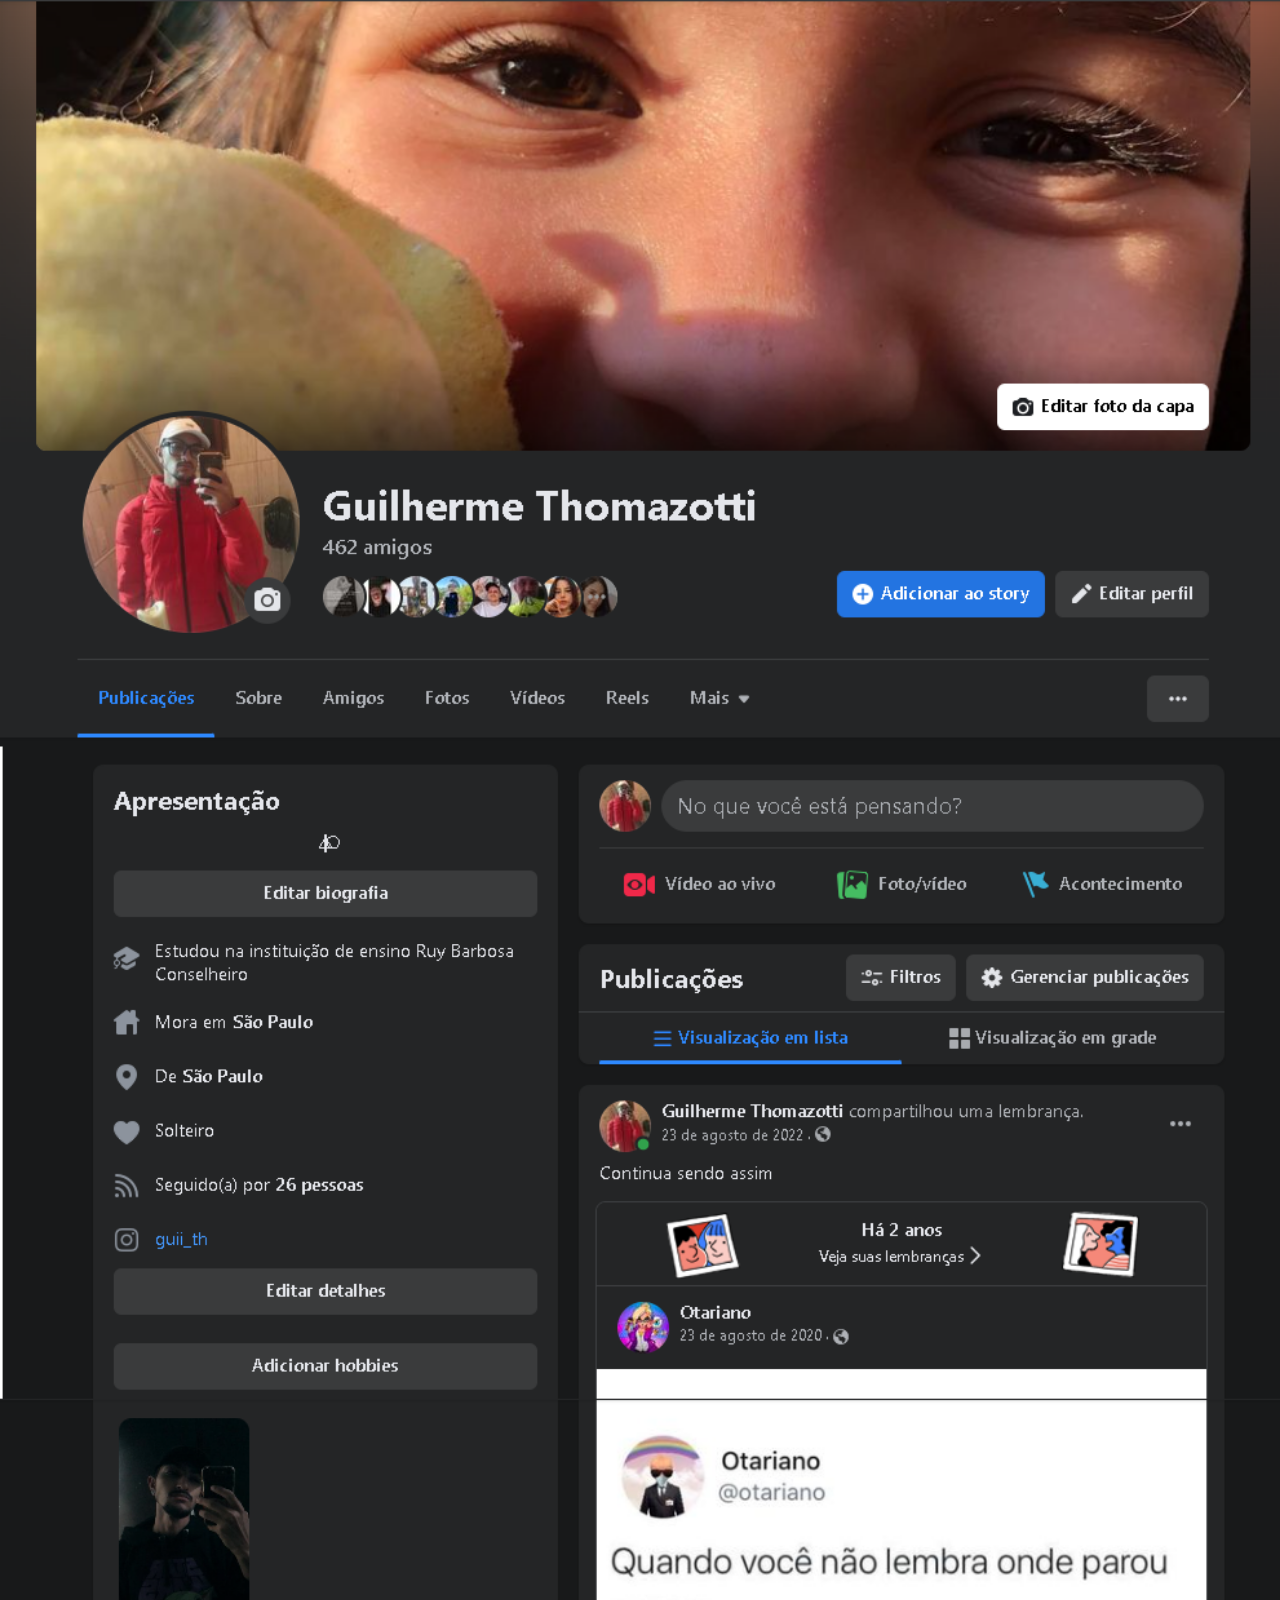
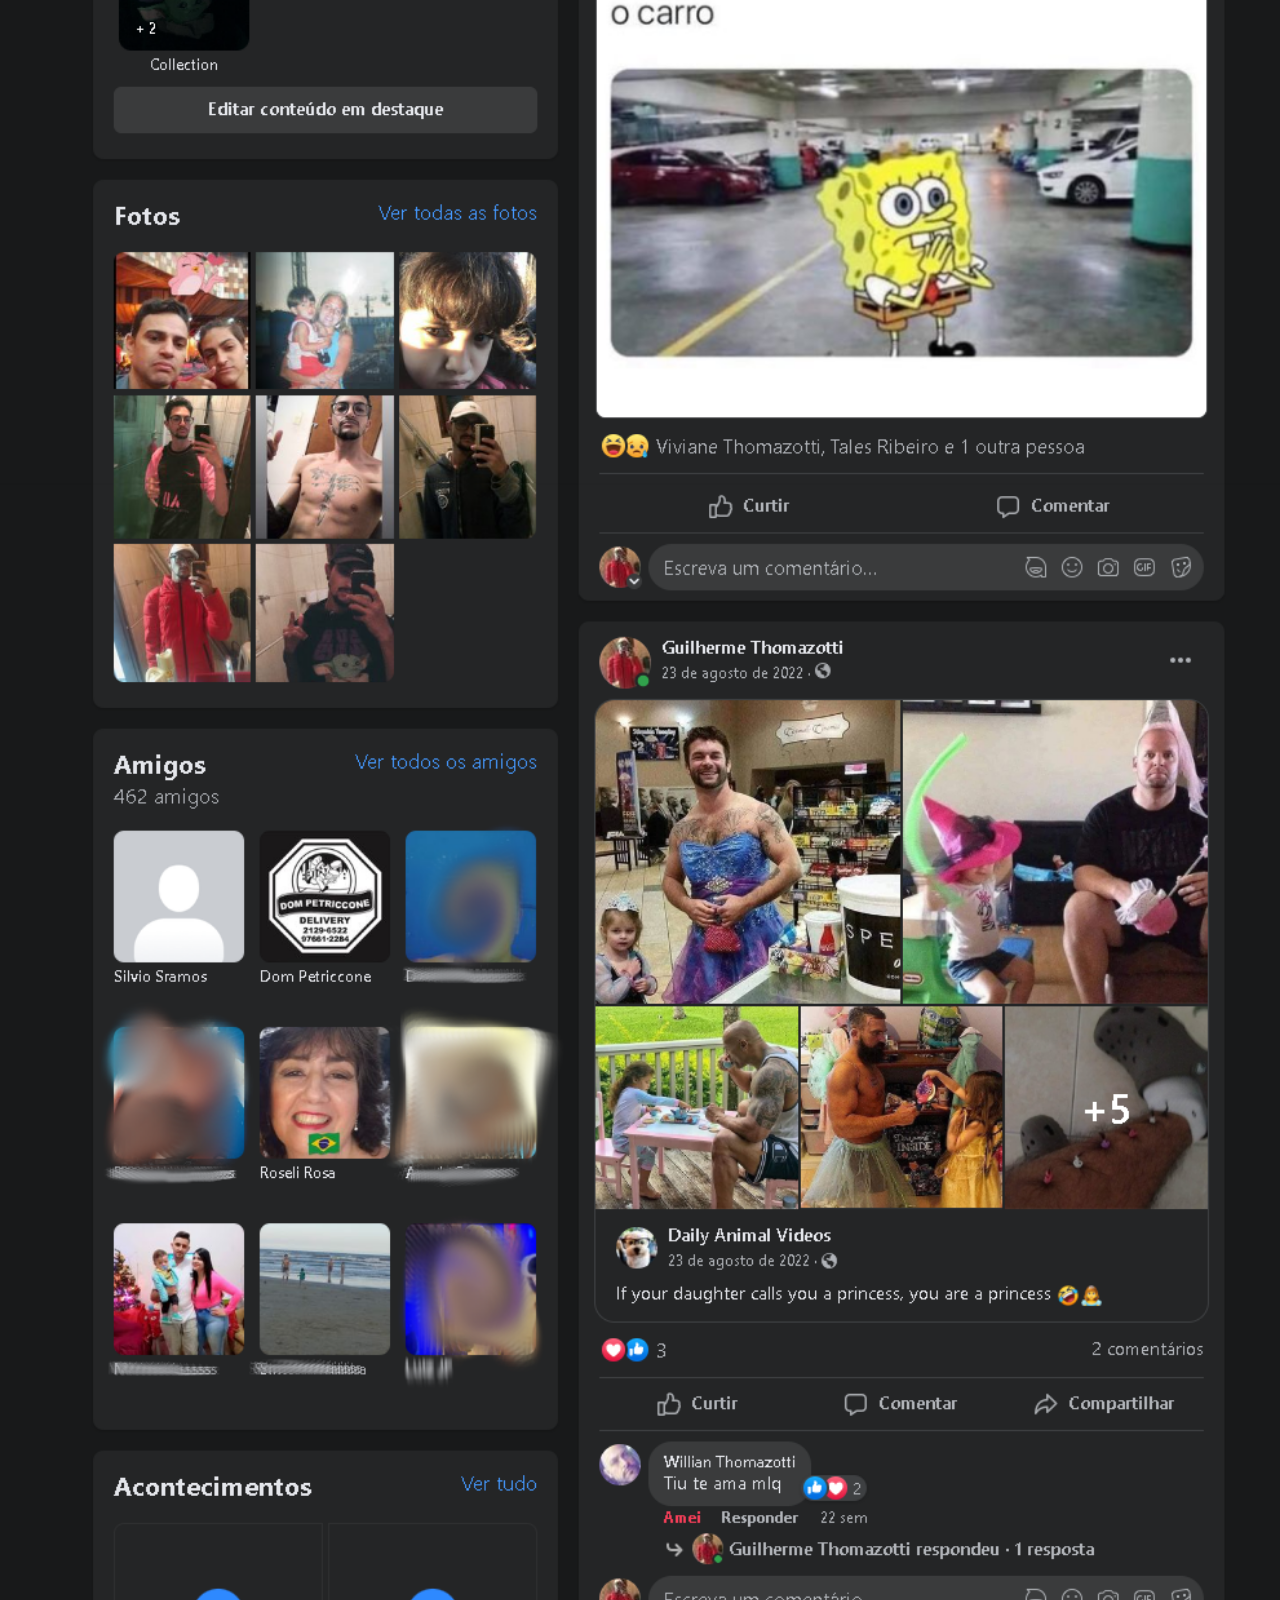
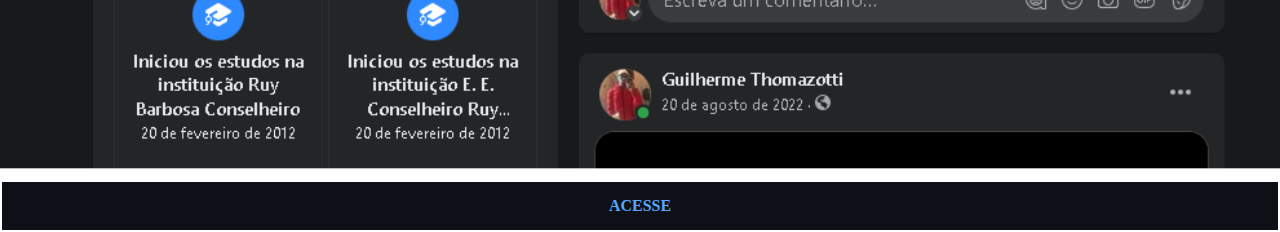
==== facebook.html @ 1d1d9cf1 "update projeto-redes-sociais" ====
<!DOCTYPE html>
<html lang="pt-br">
<head>
    <meta charset="UTF-8">
    <meta http-equiv="X-UA-Compatible" content="IE=edge">
    <meta name="viewport" content="width=device-width, initial-scale=1.0">
    <title>Facebook</title>
    <style>
        *{
            padding: 0px;
            margin: 0px;
        }

        img{
            width: 100vw;
        }
        
        ::-webkit-scrollbar{
            width: 0px;
            height: 0px;
        }
        
        a{
            margin: 2px;
            padding: 15px;
            display: block;
            color: #58A6FF;
            background-color: #0D1117;
            text-align: center;
            font-weight: bolder;
            text-decoration: none;
        }
        a:hover{
            background-color: #1F6FEB;
            color: white;
        }
    </style>
</head>
<body>
    <img src="imagens/facebook.png" alt="GitHub">
    <a href="https://www.facebook.com/guilherme.thomazotti" target="_blank">ACESSE</a>
</body>
</html>
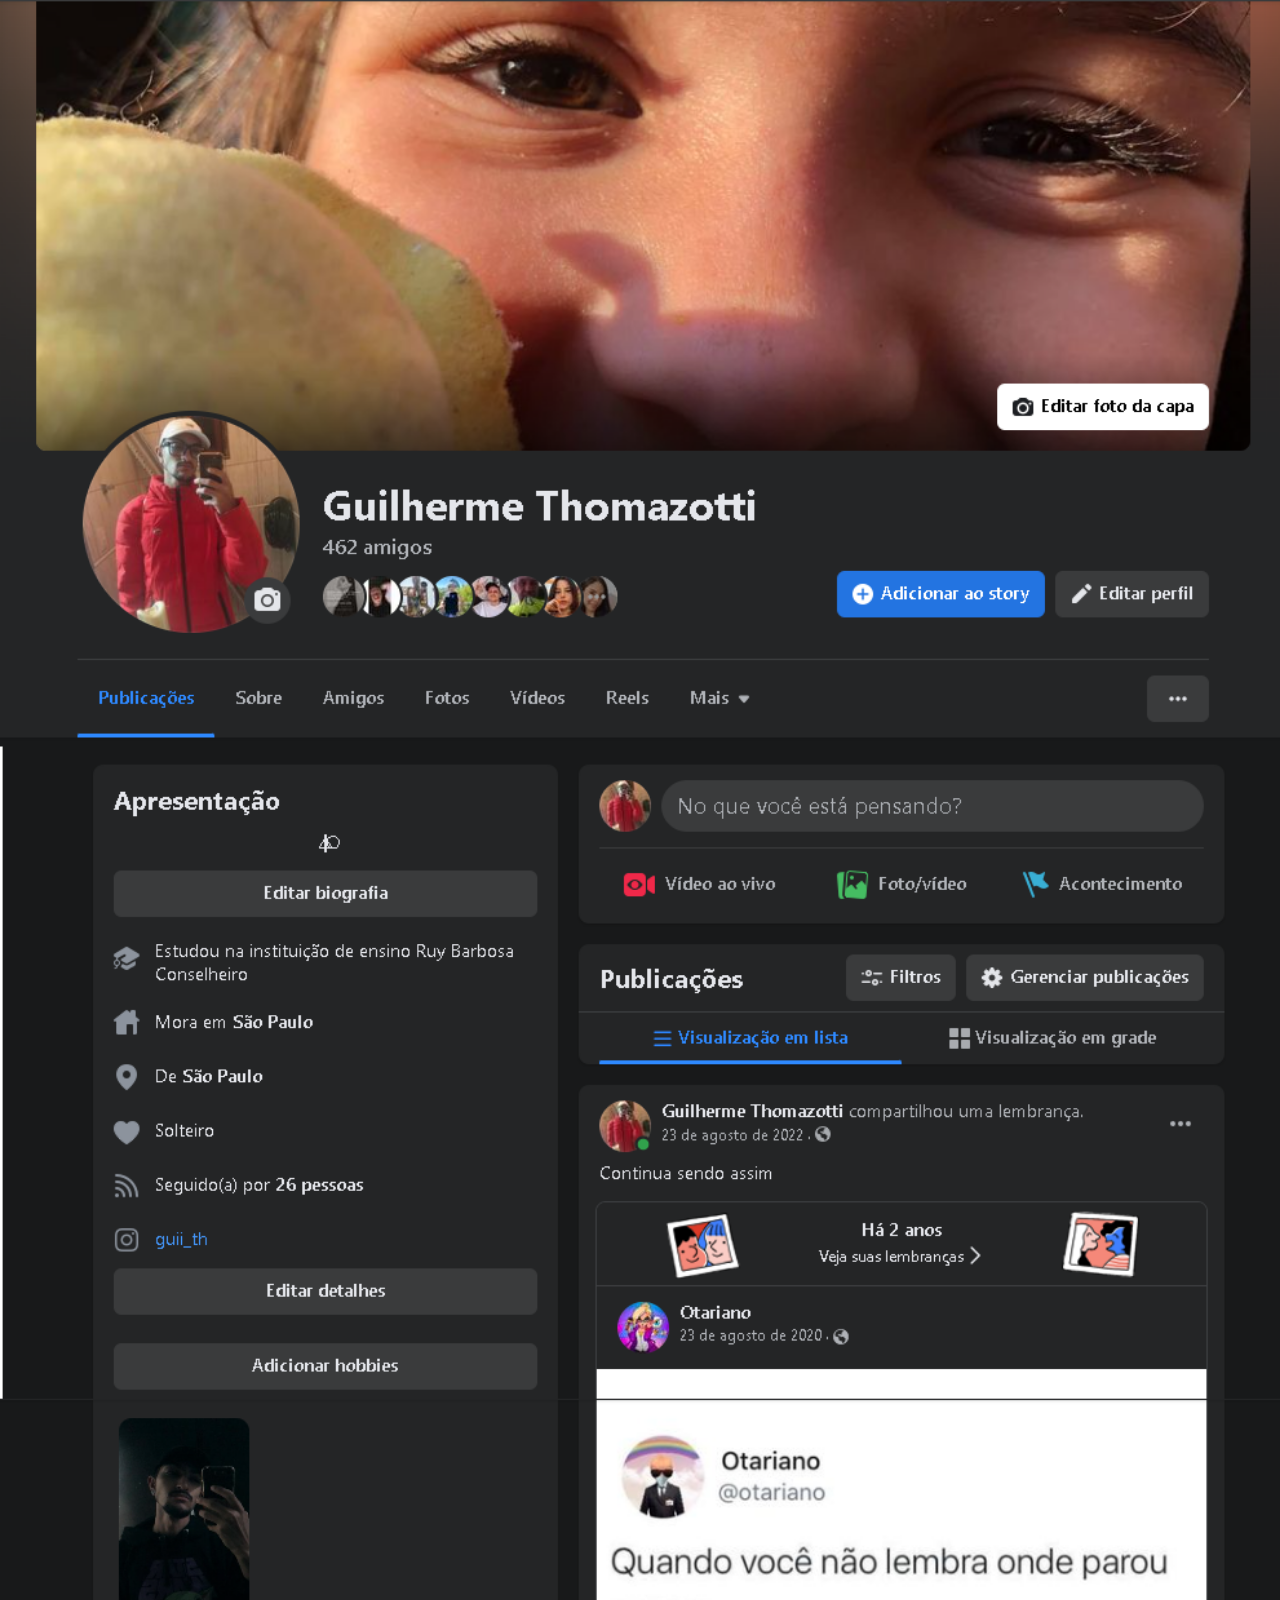
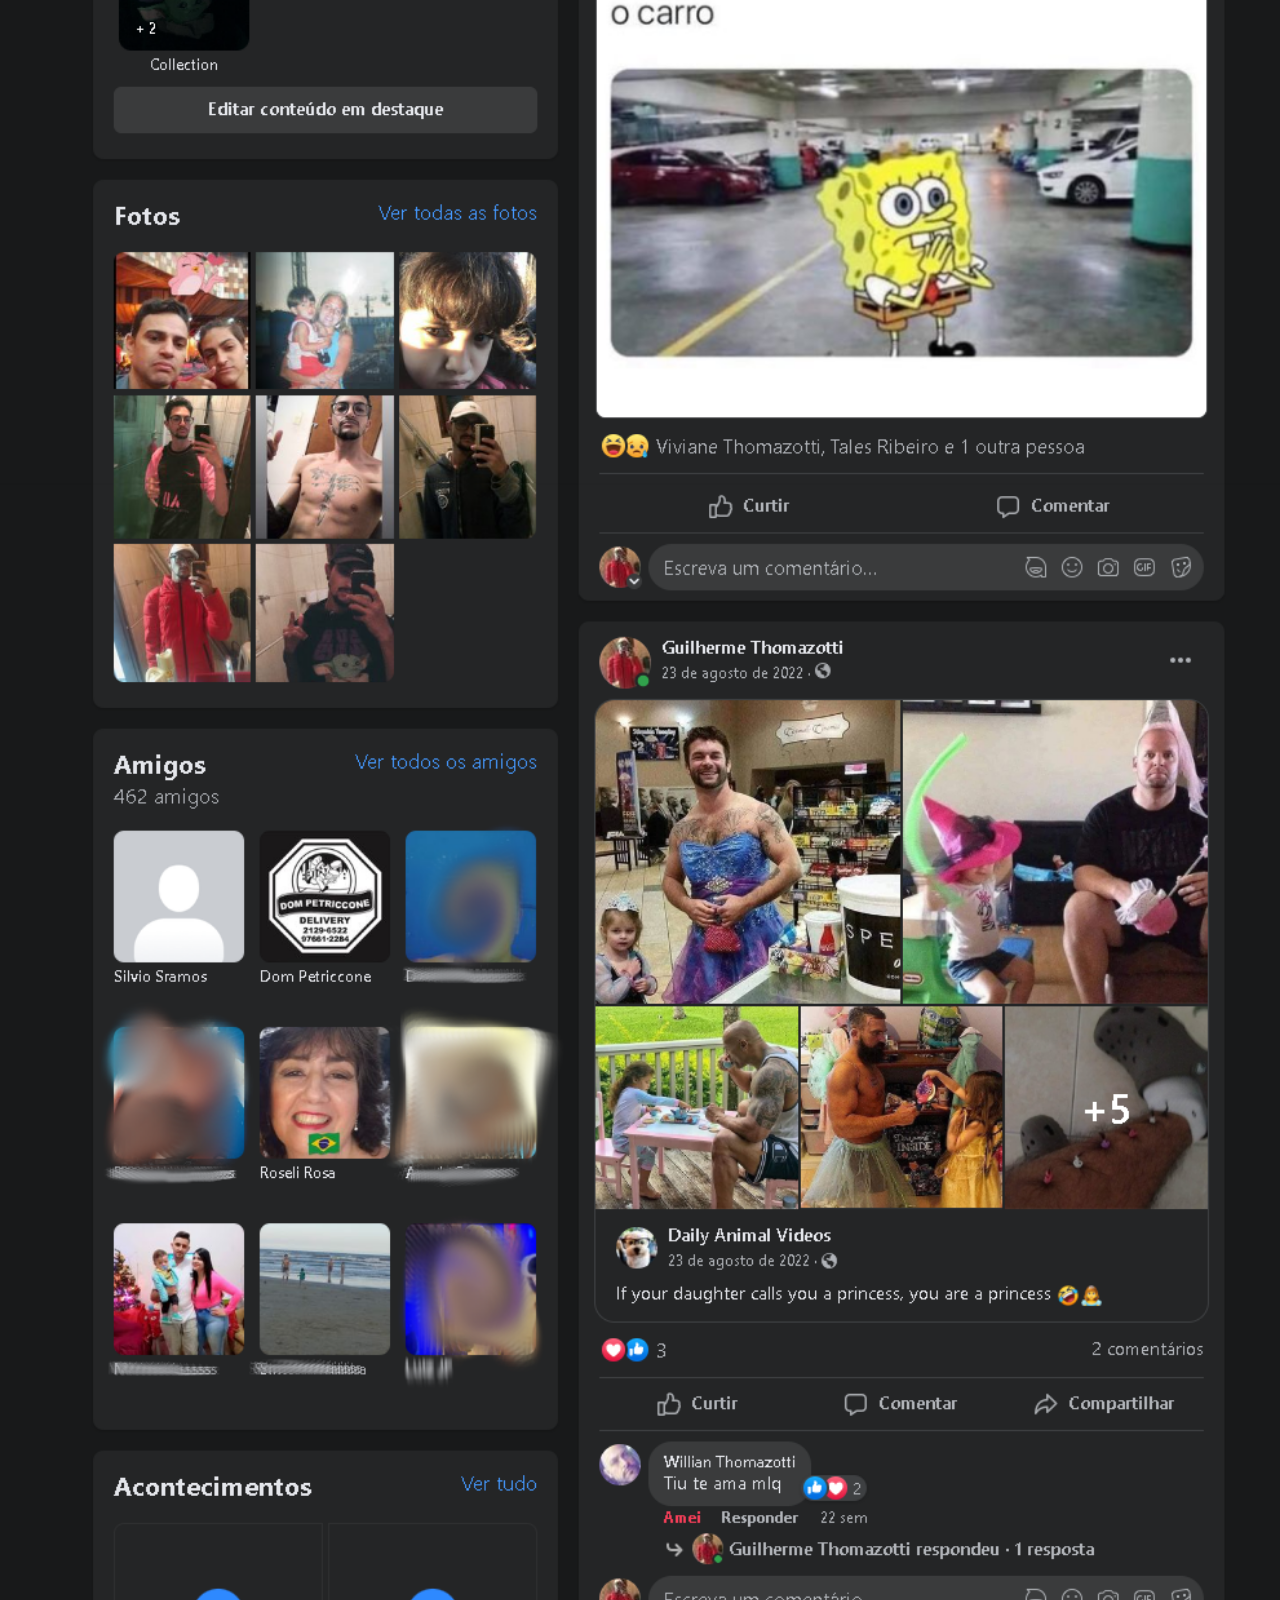
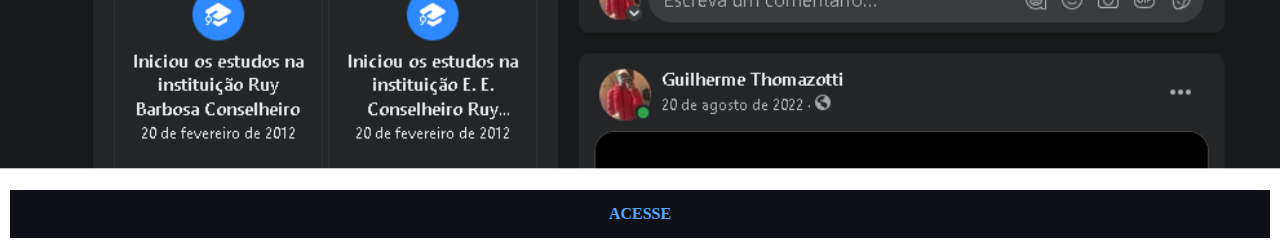
==== commit 295156be: "update facebook.html" ====
--- a/facebook.html
+++ b/facebook.html
@@ -21,7 +21,7 @@
         }
         
         a{
-            margin: 2px;
+            margin: 10px;
             padding: 15px;
             display: block;
             color: #58A6FF;
